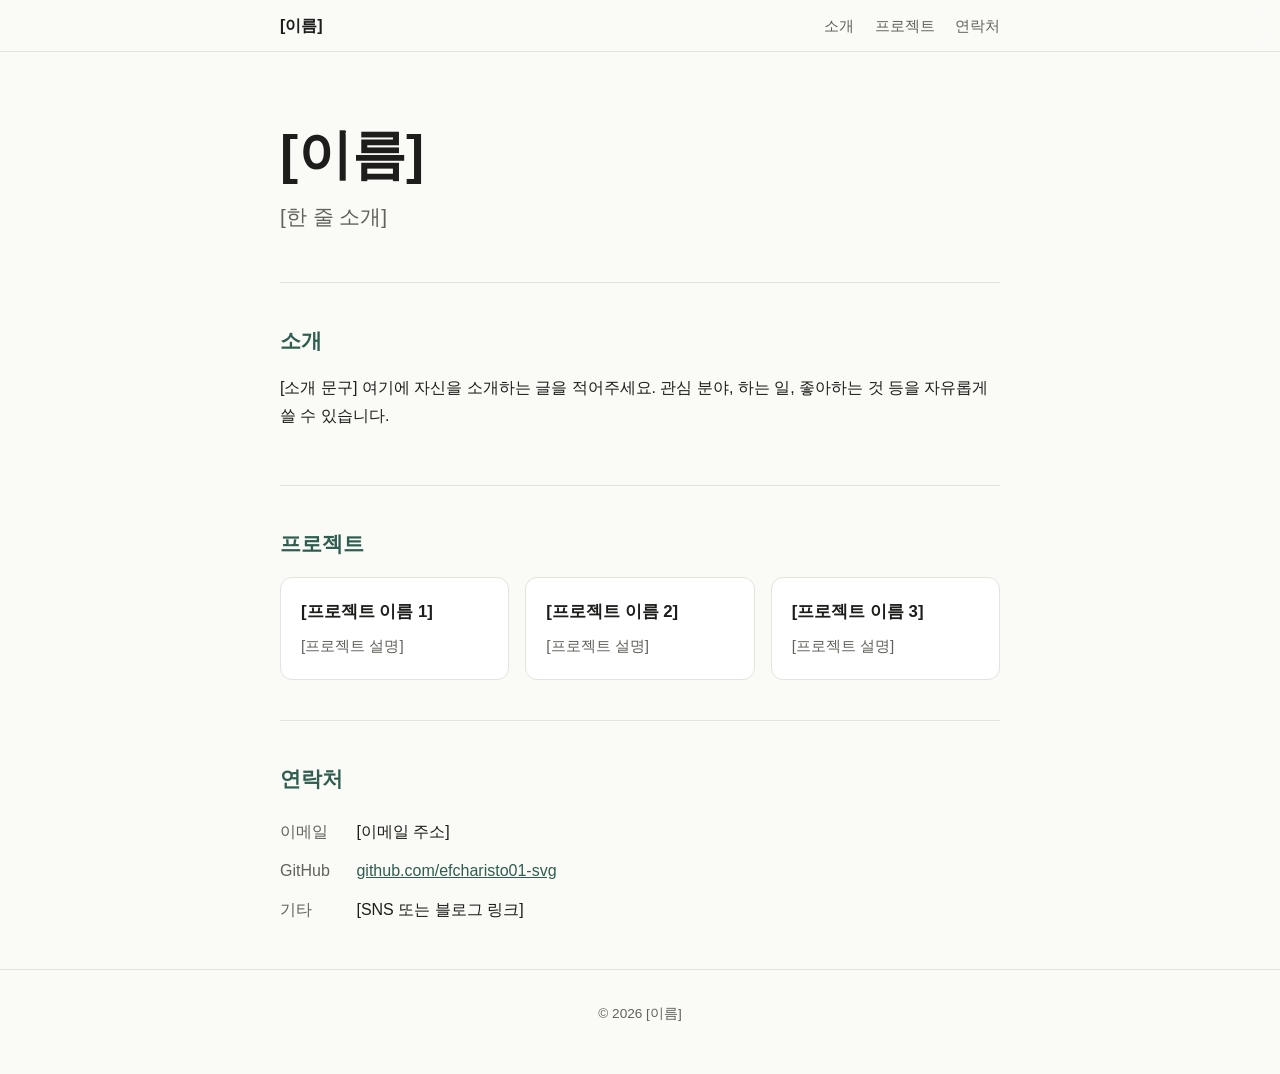
==== index.html @ 0ed45ba0 "Add personal intro landing page (index.html) with placeholders Co-Authored-By: Claude Sonnet 5.5 <no" ====
<!DOCTYPE html>
<html lang="ko">
<head>
  <meta charset="UTF-8">
  <meta name="viewport" content="width=device-width, initial-scale=1">
  <title>[이름] | 개인 소개</title>
  <meta name="description" content="[소개 문구]">
  <style>
    :root {
      --bg: #fafaf7;
      --surface: #ffffff;
      --text: #1d1d1b;
      --muted: #62625c;
      --accent: #2f5d50;
      --border: #e4e3dc;
    }
    @media (prefers-color-scheme: dark) {
      :root {
        --bg: #14161a;
        --surface: #1c1f25;
        --text: #ecece8;
        --muted: #a0a29b;
        --accent: #8fc4b2;
        --border: #2c3038;
      }
    }
    * { box-sizing: border-box; }
    html { scroll-behavior: smooth; }
    body {
      margin: 0;
      background: var(--bg);
      color: var(--text);
      font-family: -apple-system, BlinkMacSystemFont, "Apple SD Gothic Neo", "Noto Sans KR", "Malgun Gothic", sans-serif;
      line-height: 1.7;
    }
    a { color: var(--accent); }
    .wrap { max-width: 760px; margin: 0 auto; padding: 0 20px; }
    header.nav {
      position: sticky; top: 0; z-index: 10;
      background: color-mix(in srgb, var(--bg) 88%, transparent);
      backdrop-filter: blur(8px);
      border-bottom: 1px solid var(--border);
    }
    header.nav .wrap { display: flex; justify-content: space-between; align-items: center; padding-top: 12px; padding-bottom: 12px; }
    .brand { font-weight: 700; text-decoration: none; color: var(--text); }
    nav a { margin-left: 16px; text-decoration: none; color: var(--muted); font-size: 0.95rem; }
    nav a:hover { color: var(--accent); }
    .hero { padding: 72px 0 48px; }
    .hero h1 { font-size: clamp(2.2rem, 8vw, 3.4rem); line-height: 1.15; margin: 0 0 12px; }
    .hero p { font-size: clamp(1.05rem, 3.5vw, 1.3rem); color: var(--muted); margin: 0; }
    section { padding: 40px 0; border-top: 1px solid var(--border); }
    h2 { font-size: 1.3rem; margin: 0 0 16px; color: var(--accent); }
    .grid { display: grid; gap: 16px; grid-template-columns: repeat(auto-fit, minmax(220px, 1fr)); }
    .card {
      background: var(--surface);
      border: 1px solid var(--border);
      border-radius: 12px;
      padding: 20px;
    }
    .card h3 { margin: 0 0 6px; font-size: 1.05rem; }
    .card p { margin: 0; color: var(--muted); font-size: 0.95rem; }
    ul.contact { list-style: none; padding: 0; margin: 0; }
    ul.contact li { padding: 6px 0; }
    ul.contact span { display: inline-block; min-width: 4.5em; color: var(--muted); }
    footer { padding: 32px 0 48px; color: var(--muted); font-size: 0.85rem; text-align: center; border-top: 1px solid var(--border); }
    @media (max-width: 480px) {
      nav a { margin-left: 12px; font-size: 0.88rem; }
      .hero { padding: 48px 0 32px; }
    }
  </style>
</head>
<body>
  <header class="nav">
    <div class="wrap">
      <a class="brand" href="#top">[이름]</a>
      <nav>
        <a href="#about">소개</a>
        <a href="#projects">프로젝트</a>
        <a href="#contact">연락처</a>
      </nav>
    </div>
  </header>

  <main class="wrap" id="top">
    <div class="hero">
      <h1>[이름]</h1>
      <p>[한 줄 소개]</p>
    </div>

    <section id="about">
      <h2>소개</h2>
      <p>[소개 문구] 여기에 자신을 소개하는 글을 적어주세요. 관심 분야, 하는 일, 좋아하는 것 등을 자유롭게 쓸 수 있습니다.</p>
    </section>

    <section id="projects">
      <h2>프로젝트</h2>
      <div class="grid">
        <article class="card">
          <h3>[프로젝트 이름 1]</h3>
          <p>[프로젝트 설명]</p>
        </article>
        <article class="card">
          <h3>[프로젝트 이름 2]</h3>
          <p>[프로젝트 설명]</p>
        </article>
        <article class="card">
          <h3>[프로젝트 이름 3]</h3>
          <p>[프로젝트 설명]</p>
        </article>
      </div>
    </section>

    <section id="contact">
      <h2>연락처</h2>
      <ul class="contact">
        <li><span>이메일</span> [이메일 주소]</li>
        <li><span>GitHub</span> <a href="https://github.com/efcharisto01-svg">github.com/efcharisto01-svg</a></li>
        <li><span>기타</span> [SNS 또는 블로그 링크]</li>
      </ul>
    </section>
  </main>

  <footer>
    <div class="wrap">© <span id="year"></span> [이름]</div>
  </footer>

  <script>
    document.getElementById('year').textContent = new Date().getFullYear();
  </script>
</body>
</html>
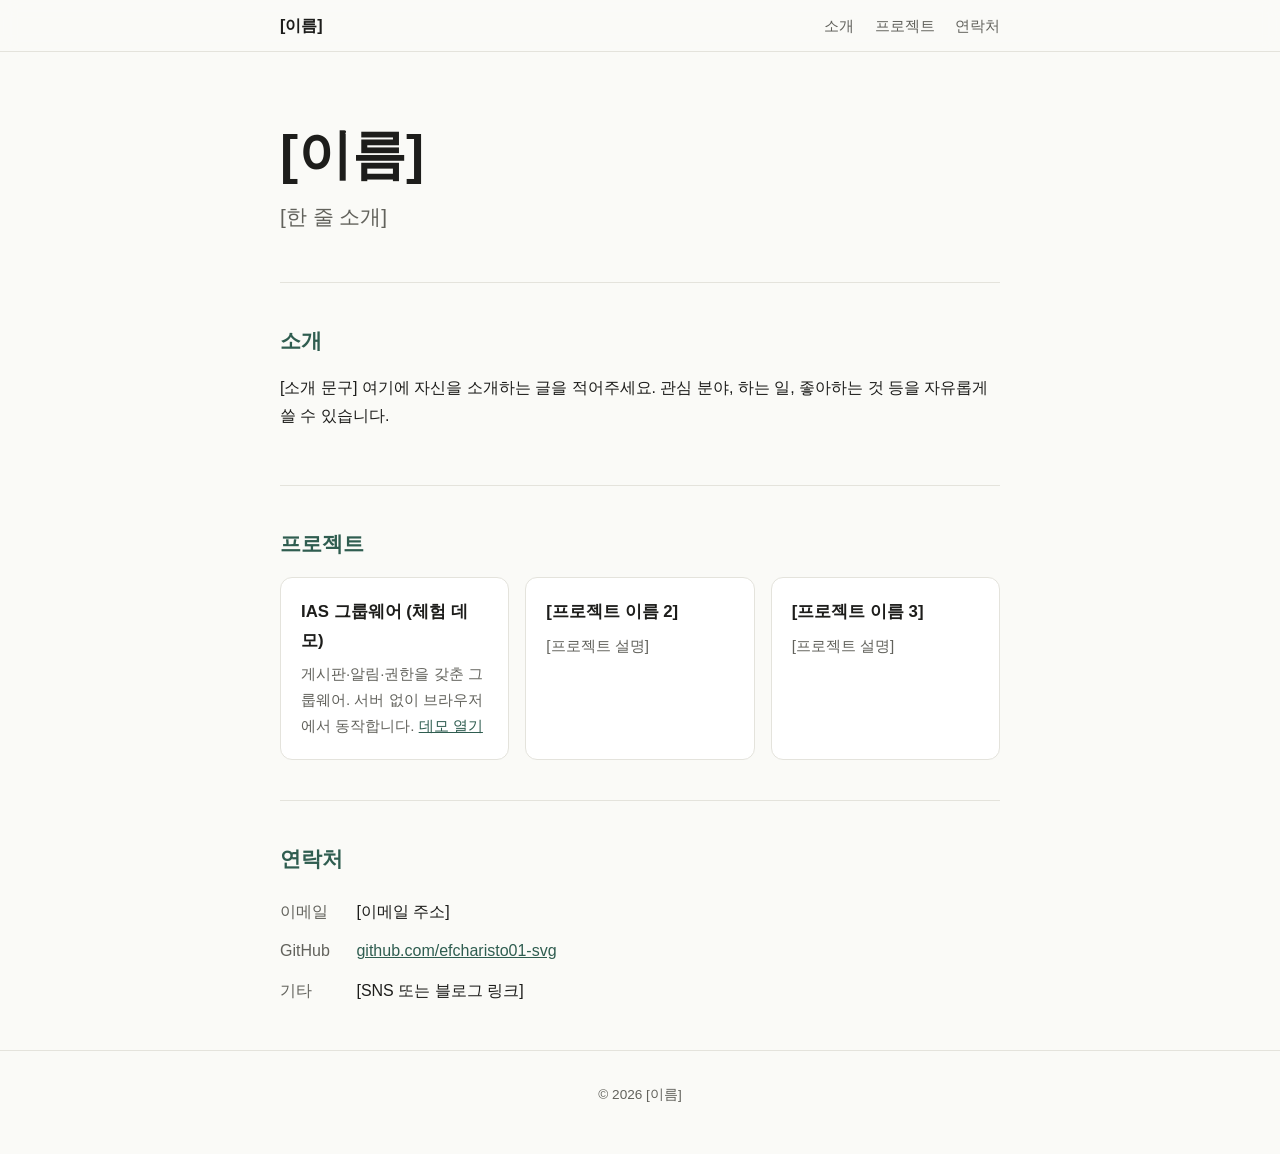
==== commit 37a10c51: "Add IAS groupware static demo under /ias with swappable API backend Co-Authored-By: Claude Sonnet 5." ====
--- a/index.html
+++ b/index.html
@@ -96,8 +96,8 @@
       <h2>프로젝트</h2>
       <div class="grid">
         <article class="card">
-          <h3>[프로젝트 이름 1]</h3>
-          <p>[프로젝트 설명]</p>
+          <h3>IAS 그룹웨어 (체험 데모)</h3>
+          <p>게시판·알림·권한을 갖춘 그룹웨어. 서버 없이 브라우저에서 동작합니다. <a href="ias/">데모 열기</a></p>
         </article>
         <article class="card">
           <h3>[프로젝트 이름 2]</h3>
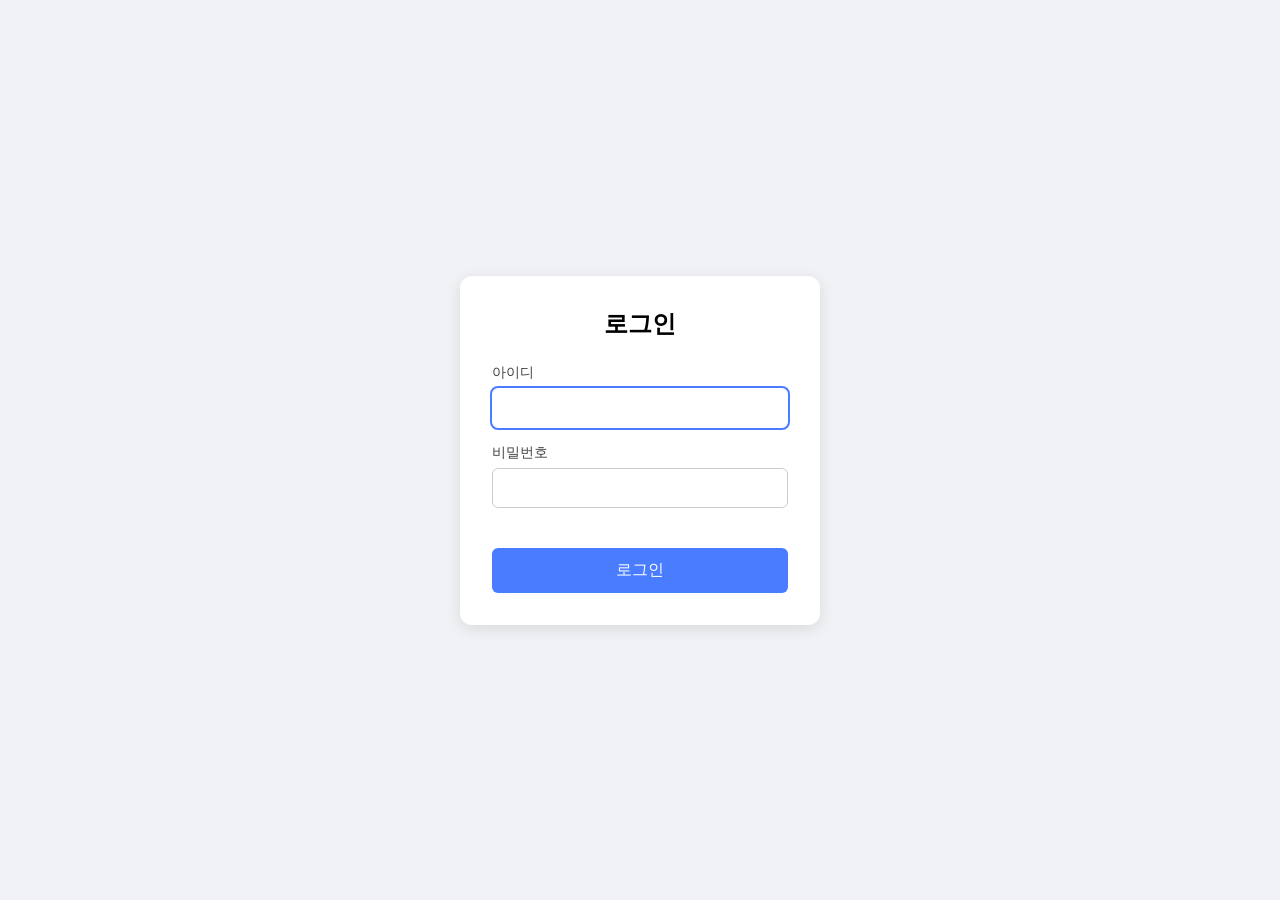
==== commit f5da73de: "Add login page with hardcoded adm/1234 credentials Co-Authored-By: Claude Sonnet 5.5 <noreply@anthro" ====
--- a/index.html
+++ b/index.html
@@ -2,130 +2,24 @@
 <html lang="ko">
 <head>
   <meta charset="UTF-8">
-  <meta name="viewport" content="width=device-width, initial-scale=1">
-  <title>[이름] | 개인 소개</title>
-  <meta name="description" content="[소개 문구]">
-  <style>
-    :root {
-      --bg: #fafaf7;
-      --surface: #ffffff;
-      --text: #1d1d1b;
-      --muted: #62625c;
-      --accent: #2f5d50;
-      --border: #e4e3dc;
-    }
-    @media (prefers-color-scheme: dark) {
-      :root {
-        --bg: #14161a;
-        --surface: #1c1f25;
-        --text: #ecece8;
-        --muted: #a0a29b;
-        --accent: #8fc4b2;
-        --border: #2c3038;
-      }
-    }
-    * { box-sizing: border-box; }
-    html { scroll-behavior: smooth; }
-    body {
-      margin: 0;
-      background: var(--bg);
-      color: var(--text);
-      font-family: -apple-system, BlinkMacSystemFont, "Apple SD Gothic Neo", "Noto Sans KR", "Malgun Gothic", sans-serif;
-      line-height: 1.7;
-    }
-    a { color: var(--accent); }
-    .wrap { max-width: 760px; margin: 0 auto; padding: 0 20px; }
-    header.nav {
-      position: sticky; top: 0; z-index: 10;
-      background: color-mix(in srgb, var(--bg) 88%, transparent);
-      backdrop-filter: blur(8px);
-      border-bottom: 1px solid var(--border);
-    }
-    header.nav .wrap { display: flex; justify-content: space-between; align-items: center; padding-top: 12px; padding-bottom: 12px; }
-    .brand { font-weight: 700; text-decoration: none; color: var(--text); }
-    nav a { margin-left: 16px; text-decoration: none; color: var(--muted); font-size: 0.95rem; }
-    nav a:hover { color: var(--accent); }
-    .hero { padding: 72px 0 48px; }
-    .hero h1 { font-size: clamp(2.2rem, 8vw, 3.4rem); line-height: 1.15; margin: 0 0 12px; }
-    .hero p { font-size: clamp(1.05rem, 3.5vw, 1.3rem); color: var(--muted); margin: 0; }
-    section { padding: 40px 0; border-top: 1px solid var(--border); }
-    h2 { font-size: 1.3rem; margin: 0 0 16px; color: var(--accent); }
-    .grid { display: grid; gap: 16px; grid-template-columns: repeat(auto-fit, minmax(220px, 1fr)); }
-    .card {
-      background: var(--surface);
-      border: 1px solid var(--border);
-      border-radius: 12px;
-      padding: 20px;
-    }
-    .card h3 { margin: 0 0 6px; font-size: 1.05rem; }
-    .card p { margin: 0; color: var(--muted); font-size: 0.95rem; }
-    ul.contact { list-style: none; padding: 0; margin: 0; }
-    ul.contact li { padding: 6px 0; }
-    ul.contact span { display: inline-block; min-width: 4.5em; color: var(--muted); }
-    footer { padding: 32px 0 48px; color: var(--muted); font-size: 0.85rem; text-align: center; border-top: 1px solid var(--border); }
-    @media (max-width: 480px) {
-      nav a { margin-left: 12px; font-size: 0.88rem; }
-      .hero { padding: 48px 0 32px; }
-    }
-  </style>
+  <meta name="viewport" content="width=device-width, initial-scale=1.0">
+  <title>로그인</title>
+  <link rel="stylesheet" href="style.css">
 </head>
 <body>
-  <header class="nav">
-    <div class="wrap">
-      <a class="brand" href="#top">[이름]</a>
-      <nav>
-        <a href="#about">소개</a>
-        <a href="#projects">프로젝트</a>
-        <a href="#contact">연락처</a>
-      </nav>
-    </div>
-  </header>
+  <main class="login-box">
+    <h1>로그인</h1>
+    <form id="login-form" autocomplete="off">
+      <label for="user-id">아이디</label>
+      <input type="text" id="user-id" required autofocus>
 
-  <main class="wrap" id="top">
-    <div class="hero">
-      <h1>[이름]</h1>
-      <p>[한 줄 소개]</p>
-    </div>
+      <label for="user-pw">비밀번호</label>
+      <input type="password" id="user-pw" required>
 
-    <section id="about">
-      <h2>소개</h2>
-      <p>[소개 문구] 여기에 자신을 소개하는 글을 적어주세요. 관심 분야, 하는 일, 좋아하는 것 등을 자유롭게 쓸 수 있습니다.</p>
-    </section>
-
-    <section id="projects">
-      <h2>프로젝트</h2>
-      <div class="grid">
-        <article class="card">
-          <h3>IAS 그룹웨어 (체험 데모)</h3>
-          <p>게시판·알림·권한을 갖춘 그룹웨어. 서버 없이 브라우저에서 동작합니다. <a href="ias/">데모 열기</a></p>
-        </article>
-        <article class="card">
-          <h3>[프로젝트 이름 2]</h3>
-          <p>[프로젝트 설명]</p>
-        </article>
-        <article class="card">
-          <h3>[프로젝트 이름 3]</h3>
-          <p>[프로젝트 설명]</p>
-        </article>
-      </div>
-    </section>
-
-    <section id="contact">
-      <h2>연락처</h2>
-      <ul class="contact">
-        <li><span>이메일</span> [이메일 주소]</li>
-        <li><span>GitHub</span> <a href="https://github.com/efcharisto01-svg">github.com/efcharisto01-svg</a></li>
-        <li><span>기타</span> [SNS 또는 블로그 링크]</li>
-      </ul>
-    </section>
+      <p id="error" class="error" role="alert"></p>
+      <button type="submit">로그인</button>
+    </form>
   </main>
-
-  <footer>
-    <div class="wrap">© <span id="year"></span> [이름]</div>
-  </footer>
-
-  <script>
-    document.getElementById('year').textContent = new Date().getFullYear();
-  </script>
+  <script src="login.js"></script>
 </body>
 </html>
--- a/style.css
+++ b/style.css
@@ -0,0 +1,51 @@
+* { box-sizing: border-box; }
+
+body {
+  margin: 0;
+  min-height: 100vh;
+  display: flex;
+  align-items: center;
+  justify-content: center;
+  background: #f0f2f5;
+  font-family: -apple-system, "Noto Sans KR", sans-serif;
+}
+
+.login-box {
+  width: 100%;
+  max-width: 360px;
+  margin: 16px;
+  padding: 32px;
+  background: #fff;
+  border-radius: 12px;
+  box-shadow: 0 4px 16px rgba(0, 0, 0, 0.1);
+}
+
+h1 { margin: 0 0 24px; text-align: center; font-size: 24px; }
+
+label { display: block; margin: 16px 0 6px; font-size: 14px; color: #444; }
+
+input {
+  width: 100%;
+  padding: 10px 12px;
+  font-size: 16px;
+  border: 1px solid #ccc;
+  border-radius: 6px;
+}
+
+input:focus { outline: 2px solid #4a7cff; border-color: transparent; }
+
+button {
+  width: 100%;
+  margin-top: 8px;
+  padding: 12px;
+  font-size: 16px;
+  color: #fff;
+  background: #4a7cff;
+  border: 0;
+  border-radius: 6px;
+  cursor: pointer;
+}
+
+button:hover { background: #3a68e0; }
+
+.error { min-height: 20px; margin: 12px 0 0; color: #d93025; font-size: 14px; }
